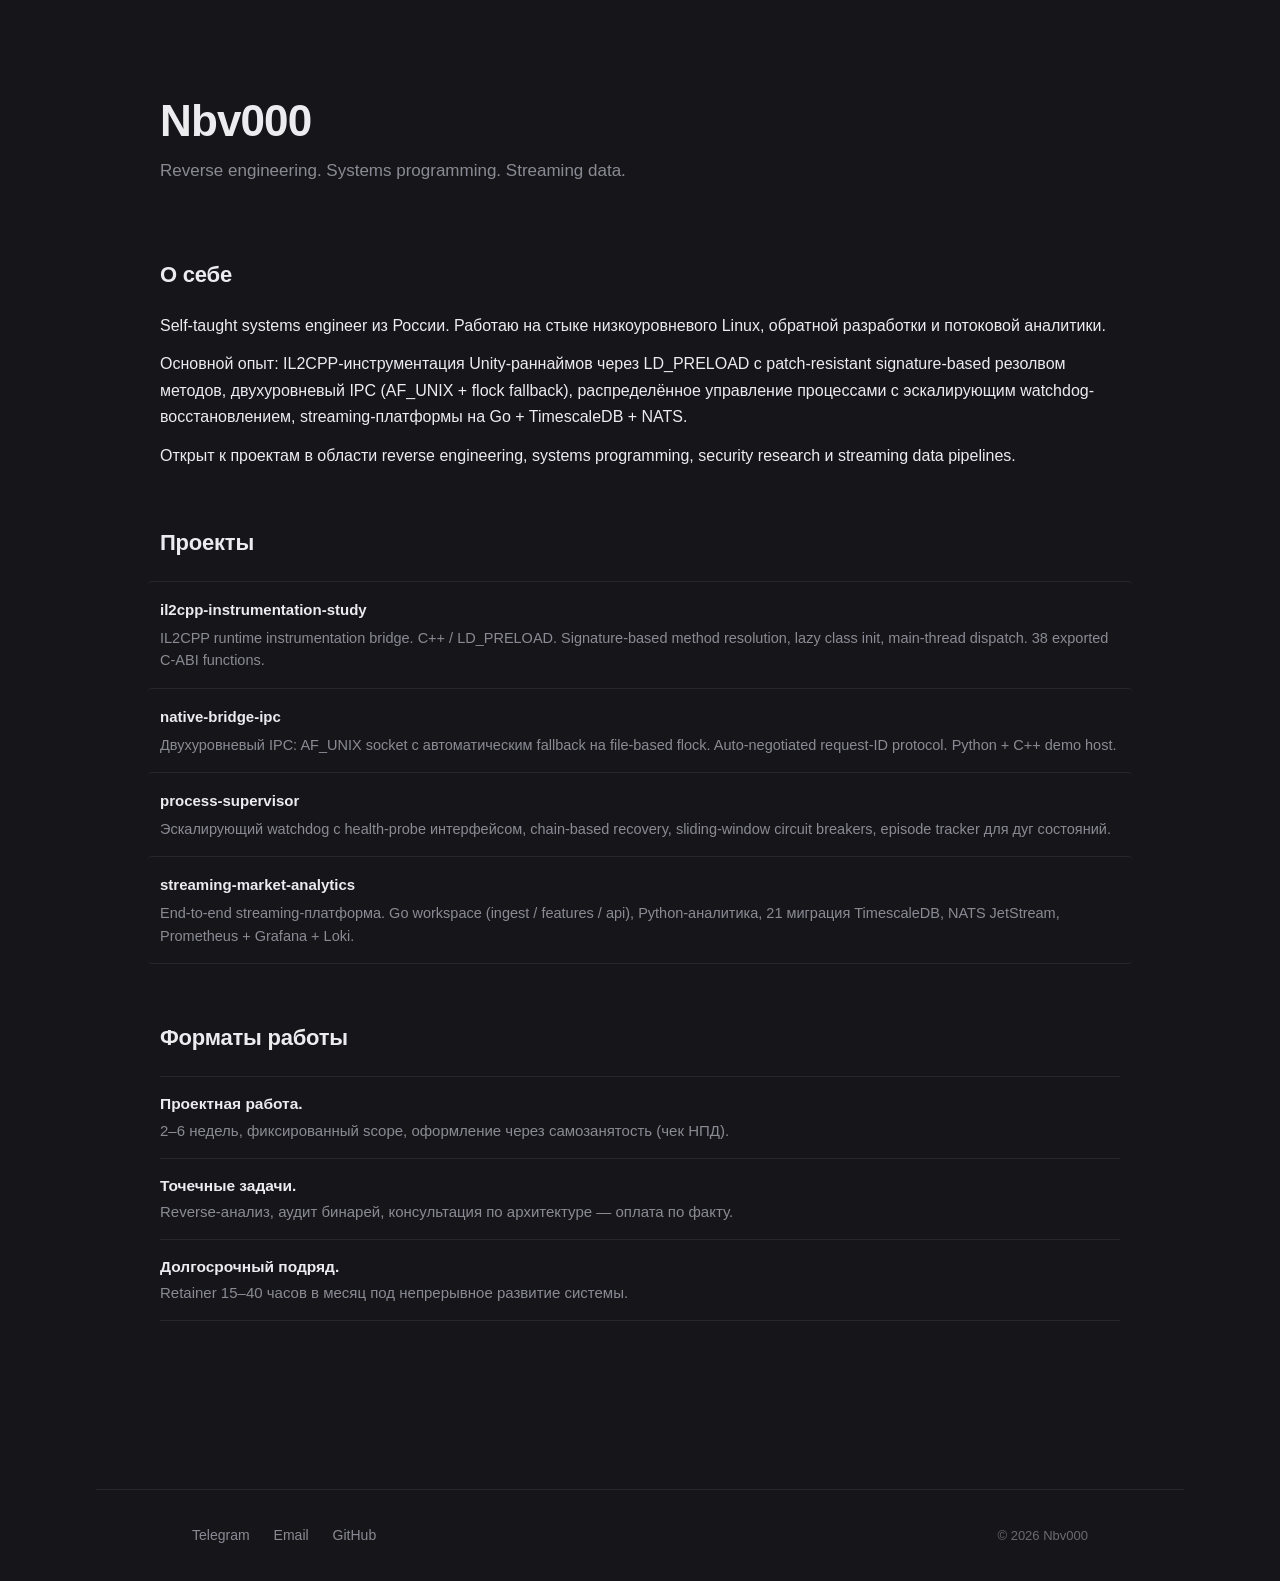
==== index.html @ aee21c34 "initial site" ====
<!DOCTYPE html>
<html lang="ru">
<head>
<meta charset="UTF-8">
<meta name="viewport" content="width=device-width, initial-scale=1.0">
<title>Nbv000 — Reverse engineering, systems programming, streaming data</title>
<meta name="description" content="Nbv000 — reverse engineering, systems programming, streaming data. Проектная работа и точечные задачи.">
<meta property="og:title" content="Nbv000">
<meta property="og:description" content="Reverse engineering. Systems programming. Streaming data.">
<meta property="og:type" content="website">
<meta property="og:url" content="https://nbv000.su/">
<link rel="icon" href="/favicon.svg" type="image/svg+xml">
<link rel="stylesheet" href="/style.css">
</head>
<body>

<main>

<header class="hero">
  <h1>Nbv000</h1>
  <p class="tagline">Reverse engineering. Systems programming. Streaming data.</p>
</header>

<section>
  <h2>О себе</h2>
  <p>Self-taught systems engineer из России. Работаю на стыке низкоуровневого Linux, обратной разработки и потоковой аналитики.</p>
  <p>Основной опыт: IL2CPP-инструментация Unity-раннаймов через LD_PRELOAD с patch-resistant signature-based резолвом методов, двухуровневый IPC (AF_UNIX + flock fallback), распределённое управление процессами с эскалирующим watchdog-восстановлением, streaming-платформы на Go + TimescaleDB + NATS.</p>
  <p>Открыт к проектам в области reverse engineering, systems programming, security research и streaming data pipelines.</p>
</section>

<section>
  <h2>Проекты</h2>

  <a class="project" href="https://github.com/Nbv000/il2cpp-instrumentation-study">
    <div class="project-name">il2cpp-instrumentation-study</div>
    <div class="project-desc">IL2CPP runtime instrumentation bridge. C++ / LD_PRELOAD. Signature-based method resolution, lazy class init, main-thread dispatch. 38 exported C-ABI functions.</div>
  </a>

  <a class="project" href="https://github.com/Nbv000/native-bridge-ipc">
    <div class="project-name">native-bridge-ipc</div>
    <div class="project-desc">Двухуровневый IPC: AF_UNIX socket с автоматическим fallback на file-based flock. Auto-negotiated request-ID protocol. Python + C++ demo host.</div>
  </a>

  <a class="project" href="https://github.com/Nbv000/process-supervisor">
    <div class="project-name">process-supervisor</div>
    <div class="project-desc">Эскалирующий watchdog с health-probe интерфейсом, chain-based recovery, sliding-window circuit breakers, episode tracker для дуг состояний.</div>
  </a>

  <a class="project" href="https://github.com/Nbv000/streaming-market-analytics">
    <div class="project-name">streaming-market-analytics</div>
    <div class="project-desc">End-to-end streaming-платформа. Go workspace (ingest / features / api), Python-аналитика, 21 миграция TimescaleDB, NATS JetStream, Prometheus + Grafana + Loki.</div>
  </a>
</section>

<section>
  <h2>Форматы работы</h2>
  <ul class="formats">
    <li><strong>Проектная работа.</strong> 2–6 недель, фиксированный scope, оформление через самозанятость (чек НПД).</li>
    <li><strong>Точечные задачи.</strong> Reverse-анализ, аудит бинарей, консультация по архитектуре — оплата по факту.</li>
    <li><strong>Долгосрочный подряд.</strong> Retainer 15–40 часов в месяц под непрерывное развитие системы.</li>
  </ul>
</section>

</main>

<footer>
  <div class="footer-inner">
    <ul class="footer-contacts">
      <li><a href="https://t.me/Nbv000">Telegram</a></li>
      <li><a href="mailto:tpoedushkin@mail.ru">Email</a></li>
      <li><a href="https://github.com/Nbv000">GitHub</a></li>
    </ul>
    <div class="footer-copy">© 2026 Nbv000</div>
  </div>
</footer>

</body>
</html>
---- style.css ----
:root {
  --bg: #16161A;
  --text: #ECECEE;
  --text-muted: #8A8A94;
  --text-dim: #6A6A72;
  --border: #26262C;
  --hover: #1D1D22;
}

* { box-sizing: border-box; margin: 0; padding: 0; }

html { -webkit-font-smoothing: antialiased; -moz-osx-font-smoothing: grayscale; }

body {
  font-family: -apple-system, BlinkMacSystemFont, "Segoe UI", Roboto, "Helvetica Neue", Arial, sans-serif;
  font-size: 16px;
  line-height: 1.65;
  color: var(--text);
  background: var(--bg);
  padding: 0 96px;
}

main {
  max-width: 960px;
  margin: 0 auto;
  padding: 96px 0 48px;
}

/* Hero */

.hero { margin-bottom: 72px; }

h1 {
  font-size: 44px;
  font-weight: 700;
  letter-spacing: -0.02em;
  line-height: 1.15;
  margin-bottom: 10px;
}

.tagline {
  font-size: 17px;
  color: var(--text-muted);
  font-weight: 400;
}

/* Sections */

section { margin-bottom: 56px; }

h2 {
  font-size: 22px;
  font-weight: 600;
  color: var(--text);
  margin-bottom: 20px;
  letter-spacing: -0.01em;
}

section p {
  color: var(--text);
  margin-bottom: 12px;
  font-size: 16px;
}

section p:last-child { margin-bottom: 0; }

/* Projects */

.project {
  display: block;
  text-decoration: none;
  color: inherit;
  padding: 16px 12px;
  margin: 0 -12px;
  border-radius: 4px;
  transition: background-color 0.12s ease;
  border-top: 1px solid var(--border);
}

.project:hover { background-color: var(--hover); }

.project:last-child { border-bottom: 1px solid var(--border); }

.project-name {
  font-size: 15px;
  font-weight: 600;
  color: var(--text);
  margin-bottom: 4px;
}

.project-desc {
  color: var(--text-muted);
  font-size: 14.5px;
  line-height: 1.55;
}

/* Formats */

.formats { list-style: none; }

.formats li {
  padding: 14px 0;
  border-top: 1px solid var(--border);
  color: var(--text-muted);
  font-size: 15px;
}

.formats li:last-child { border-bottom: 1px solid var(--border); }

.formats strong {
  color: var(--text);
  font-weight: 600;
  display: block;
  margin-bottom: 2px;
  font-size: 15.5px;
}

/* Footer */

footer {
  border-top: 1px solid var(--border);
  padding: 32px 96px;
  margin-top: 64px;
}

.footer-inner {
  max-width: 960px;
  margin: 0 auto;
  display: flex;
  align-items: center;
  justify-content: space-between;
  gap: 24px;
}

.footer-contacts {
  list-style: none;
  display: flex;
  gap: 24px;
}

.footer-contacts a {
  color: var(--text-muted);
  text-decoration: none;
  font-size: 14px;
  border-bottom: 1px solid transparent;
  transition: color 0.15s ease, border-color 0.15s ease;
}

.footer-contacts a:hover {
  color: var(--text);
  border-bottom-color: var(--text-muted);
}

.footer-copy {
  color: var(--text-dim);
  font-size: 13px;
}

/* Responsive */

@media (max-width: 900px) {
  body { padding: 0 48px; }
  footer { padding: 32px 48px; }
}

@media (max-width: 600px) {
  body { padding: 0 20px; font-size: 15.5px; }
  main { padding: 64px 0 32px; }
  h1 { font-size: 34px; }
  .tagline { font-size: 15.5px; }
  .hero { margin-bottom: 56px; }
  section { margin-bottom: 48px; }
  h2 { font-size: 20px; }
  .project { margin: 0; padding: 14px 0; }
  footer { padding: 24px 20px; }
  .footer-inner {
    flex-direction: column;
    align-items: flex-start;
    gap: 12px;
  }
  .footer-contacts { gap: 20px; }
}
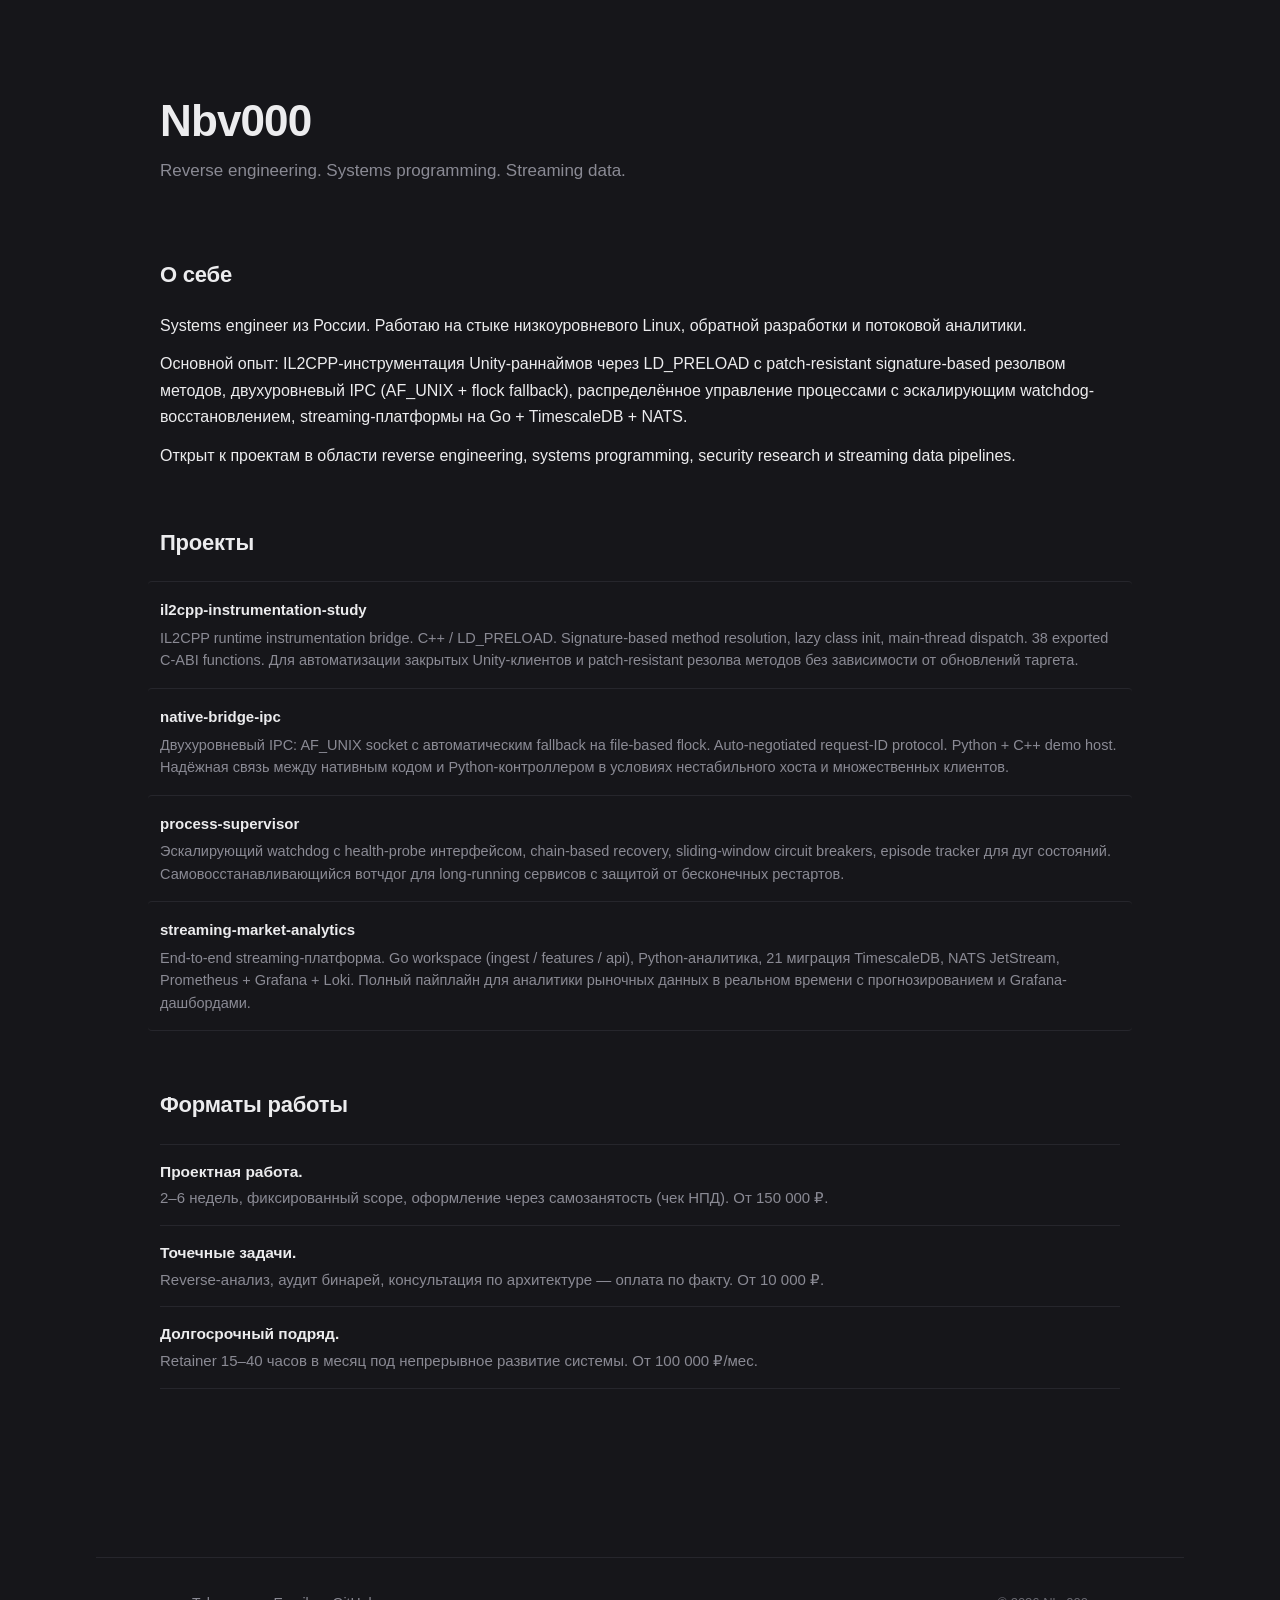
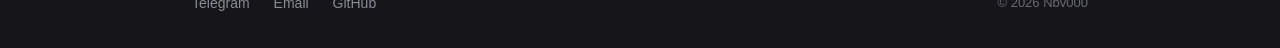
==== commit f1a0ee94: "landing: clarify project use-cases, add price guides - drop self-taught qualifier - add one-line app" ====
--- a/index.html
+++ b/index.html
@@ -23,7 +23,7 @@
 
 <section>
   <h2>О себе</h2>
-  <p>Self-taught systems engineer из России. Работаю на стыке низкоуровневого Linux, обратной разработки и потоковой аналитики.</p>
+  <p>Systems engineer из России. Работаю на стыке низкоуровневого Linux, обратной разработки и потоковой аналитики.</p>
   <p>Основной опыт: IL2CPP-инструментация Unity-раннаймов через LD_PRELOAD с patch-resistant signature-based резолвом методов, двухуровневый IPC (AF_UNIX + flock fallback), распределённое управление процессами с эскалирующим watchdog-восстановлением, streaming-платформы на Go + TimescaleDB + NATS.</p>
   <p>Открыт к проектам в области reverse engineering, systems programming, security research и streaming data pipelines.</p>
 </section>
@@ -33,31 +33,31 @@
 
   <a class="project" href="https://github.com/Nbv000/il2cpp-instrumentation-study">
     <div class="project-name">il2cpp-instrumentation-study</div>
-    <div class="project-desc">IL2CPP runtime instrumentation bridge. C++ / LD_PRELOAD. Signature-based method resolution, lazy class init, main-thread dispatch. 38 exported C-ABI functions.</div>
+    <div class="project-desc">IL2CPP runtime instrumentation bridge. C++ / LD_PRELOAD. Signature-based method resolution, lazy class init, main-thread dispatch. 38 exported C-ABI functions. Для автоматизации закрытых Unity-клиентов и patch-resistant резолва методов без зависимости от обновлений таргета.</div>
   </a>
 
   <a class="project" href="https://github.com/Nbv000/native-bridge-ipc">
     <div class="project-name">native-bridge-ipc</div>
-    <div class="project-desc">Двухуровневый IPC: AF_UNIX socket с автоматическим fallback на file-based flock. Auto-negotiated request-ID protocol. Python + C++ demo host.</div>
+    <div class="project-desc">Двухуровневый IPC: AF_UNIX socket с автоматическим fallback на file-based flock. Auto-negotiated request-ID protocol. Python + C++ demo host. Надёжная связь между нативным кодом и Python-контроллером в условиях нестабильного хоста и множественных клиентов.</div>
   </a>
 
   <a class="project" href="https://github.com/Nbv000/process-supervisor">
     <div class="project-name">process-supervisor</div>
-    <div class="project-desc">Эскалирующий watchdog с health-probe интерфейсом, chain-based recovery, sliding-window circuit breakers, episode tracker для дуг состояний.</div>
+    <div class="project-desc">Эскалирующий watchdog с health-probe интерфейсом, chain-based recovery, sliding-window circuit breakers, episode tracker для дуг состояний. Самовосстанавливающийся вотчдог для long-running сервисов с защитой от бесконечных рестартов.</div>
   </a>
 
   <a class="project" href="https://github.com/Nbv000/streaming-market-analytics">
     <div class="project-name">streaming-market-analytics</div>
-    <div class="project-desc">End-to-end streaming-платформа. Go workspace (ingest / features / api), Python-аналитика, 21 миграция TimescaleDB, NATS JetStream, Prometheus + Grafana + Loki.</div>
+    <div class="project-desc">End-to-end streaming-платформа. Go workspace (ingest / features / api), Python-аналитика, 21 миграция TimescaleDB, NATS JetStream, Prometheus + Grafana + Loki. Полный пайплайн для аналитики рыночных данных в реальном времени с прогнозированием и Grafana-дашбордами.</div>
   </a>
 </section>
 
 <section>
   <h2>Форматы работы</h2>
   <ul class="formats">
-    <li><strong>Проектная работа.</strong> 2–6 недель, фиксированный scope, оформление через самозанятость (чек НПД).</li>
-    <li><strong>Точечные задачи.</strong> Reverse-анализ, аудит бинарей, консультация по архитектуре — оплата по факту.</li>
-    <li><strong>Долгосрочный подряд.</strong> Retainer 15–40 часов в месяц под непрерывное развитие системы.</li>
+    <li><strong>Проектная работа.</strong> 2–6 недель, фиксированный scope, оформление через самозанятость (чек НПД). От 150 000 ₽.</li>
+    <li><strong>Точечные задачи.</strong> Reverse-анализ, аудит бинарей, консультация по архитектуре — оплата по факту. От 10 000 ₽.</li>
+    <li><strong>Долгосрочный подряд.</strong> Retainer 15–40 часов в месяц под непрерывное развитие системы. От 100 000 ₽/мес.</li>
   </ul>
 </section>
 
